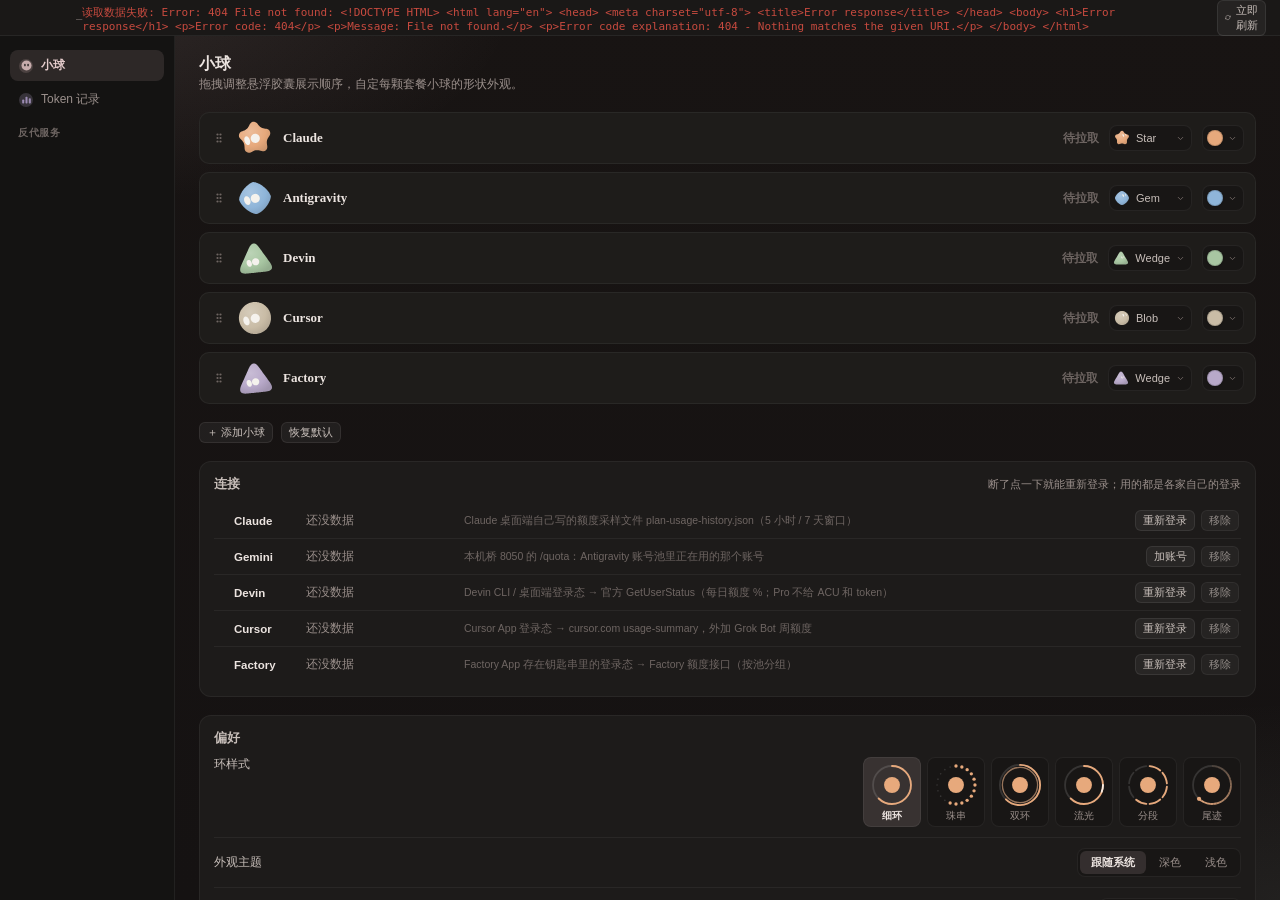
==== ui/settings.html @ ad278591 "Dango: native macOS AI quota widget + unified usage hub Initial public release.  - dango-widget: win" ====
<!DOCTYPE html>
<html lang="zh">
<head>
<meta charset="UTF-8">
<title>Dango 设置</title>
<link rel="stylesheet" href="common.css">
<link rel="stylesheet" href="settings.css">
</head>
<body>
<!-- 顶栏（原生标题栏已有「dango 设置」，这里不再重复印一遍） -->
<div class="titlebar">
  <span id="updateTime" class="update-time">—</span>
  <div class="titlebar-actions">
    <span id="saveStatus" class="save-status"></span>
    <button id="refreshBtn" class="glass-btn btn-xs" title="立即刷新数据">
      <svg width="11" height="11" viewBox="0 0 24 24" fill="none" stroke="currentColor" stroke-width="2.2">
        <path d="M23 4v6h-6"/>
        <path d="M1 20v-6h6"/>
        <path d="M3.51 9a9 9 0 0 1 14.85-3.36L23 10M1 14l4.64 4.36A9 9 0 0 0 20.49 15"/>
      </svg>
      <span>立即刷新</span>
    </button>
  </div>
</div>

<!-- 主体 -->
<div class="settings-main">
  <!-- 侧边栏 -->
  <aside class="sidebar">
    <button class="nav-item active" data-tab="balls">
      <span class="nav-icon icon-balls"><svg viewBox="0 0 14 14" width="13" height="13"><circle cx="7" cy="7" r="5.4" fill="currentColor"/><ellipse cx="5.3" cy="6.5" rx="0.8" ry="1.5" fill="#1c1a19"/><ellipse cx="8.7" cy="6.5" rx="0.8" ry="1.5" fill="#1c1a19"/></svg></span>
      <span>小球</span>
    </button>
    <button class="nav-item" data-tab="tokens">
      <span class="nav-icon icon-tokens"><svg viewBox="0 0 14 14" width="11" height="11" fill="currentColor"><rect x="1.5" y="7" width="2.6" height="5" rx="1"/><rect x="5.7" y="3.5" width="2.6" height="8.5" rx="1"/><rect x="9.9" y="5.5" width="2.6" height="6.5" rx="1"/></svg></span>
      <span>Token 记录</span>
    </button>
    <div class="nav-section-title">反代服务</div>
    <div id="proxyNav"></div>
  </aside>

  <!-- 内容区 -->
  <main class="content-pane" id="mainPane">
    <!-- 动态渲染 -->
  </main>
</div>

<div id="toast" class="toast"></div>

<script src="common.js"></script>
<script src="bridge.js"></script>
<script src="grok-ball.js"></script>
<script src="settings.js"></script>
</body>
</html>
---- ui/common.css ----
:root {
  --rose: #C7ACAC;
  --sage: #A3AFA3;
  --rose-deep: #E4CBCB;
  --sage-deep: #C2CEC2;
  --ink: #ECE4E0;
  --ink-2: #C8BFBA;
  --ink-3: #9A8F8B;
  --ink-4: #6E6562;
  --ok: #4F9D6E;
  --warn: #C0791A;
  --danger: #C74A3F;
  --f-display: "Optima", "Avenir Next", "PingFang SC", serif;
  --f-ui: -apple-system, BlinkMacSystemFont, "SF Pro Display", "SF Pro Text", "Helvetica Neue", "PingFang SC", sans-serif;
  --f-mono: "SF Mono", "Menlo", ui-monospace, monospace;

  /* 主题语义变量 - 现代苹果极简暗色（Flat & Light） */
  --bg-gradient:
    radial-gradient(52% 36% at 8% 0%, rgba(199, 172, 172, 0.13), transparent 62%),
    radial-gradient(44% 38% at 100% 100%, rgba(163, 175, 163, 0.09), transparent 58%),
    linear-gradient(#181413, #151212);
  --titlebar-bg: #1A1817;
  --titlebar-border: rgba(255, 255, 255, 0.06);
  --sidebar-bg: #141312;
  --sidebar-border: rgba(255, 255, 255, 0.06);
  --panel-bg: #1D1B1A;
  --panel-border: rgba(255, 255, 255, 0.05);
  --row-bg: #1E1C1A;
  --row-border: rgba(255, 255, 255, 0.05);
  --row-hover-bg: #262321;
  --btn-bg: rgba(255, 255, 255, 0.05);
  --btn-border: rgba(255, 255, 255, 0.08);
  --btn-hover-bg: rgba(255, 255, 255, 0.09);
  --btn-hover-border: rgba(255, 255, 255, 0.15);
  --control-bg: #181615;
  --control-border: rgba(255, 255, 255, 0.06);
  --card-bg: #181615;
  --card-border: rgba(255, 255, 255, 0.05);
  --code-bg: #121110;
  --code-border: rgba(255, 255, 255, 0.05);
  --input-bg: #161514;
  --input-border: rgba(255, 255, 255, 0.08);
  --popover-bg: #201E1D;
  --popover-border: rgba(255, 255, 255, 0.1);
  --popover-shadow: 0 10px 24px rgba(0, 0, 0, 0.45);
  --scrollbar-thumb: rgba(255, 255, 255, 0.12);
  --scrollbar-thumb-hover: rgba(255, 255, 255, 0.2);
  --nav-hover: rgba(255, 255, 255, 0.04);
  --nav-active: rgba(199, 172, 172, 0.14);
  --nav-active-ink: #E4CBCB;
  --btn-primary-bg: #E4CBCB;
  --btn-primary-ink: #2A2220;
  --btn-primary-hover: #F0DADA;
  --segment-active-bg: rgba(199, 172, 172, 0.16);
  --segment-active-shadow: none;
  /* 环样式的轨道底色（设置页预览 + widget 环共用口径） */
  --ring-track: rgba(255, 255, 255, 0.13);
  --ring-glint: rgba(255, 255, 255, 0.9);
  --toast-bg: #252220;
  --toast-border: rgba(255, 255, 255, 0.12);
}

/* 浅色主题：data-theme="light" 强制，或 data-theme="system" 跟随系统浅色。
   只覆盖语义变量，状态色（--ok/--warn/--danger）保持不变。 */
:root[data-theme="light"] {
  color-scheme: light;
  --rose: #A97F7F;
  --sage: #7C907C;
  --rose-deep: #8F6565;
  --sage-deep: #5E745E;
  --ink: #2A2523;
  --ink-2: #4A423E;
  --ink-3: #6E6460;
  --ink-4: #968C87;
  --bg-gradient:
    radial-gradient(50% 36% at 6% 0%, rgba(215, 188, 188, 0.55), transparent 64%),
    radial-gradient(38% 30% at 96% 0%, rgba(220, 200, 200, 0.35), transparent 58%),
    radial-gradient(42% 38% at 102% 100%, rgba(192, 200, 192, 0.4), transparent 60%),
    linear-gradient(#F3EDE9, #EFE8E4);
  --titlebar-bg: #EDE9E5;
  --titlebar-border: rgba(0, 0, 0, 0.08);
  --sidebar-bg: #E9E5E1;
  --sidebar-border: rgba(0, 0, 0, 0.07);
  --panel-bg: #FFFFFF;
  --panel-border: rgba(0, 0, 0, 0.07);
  --row-bg: #F6F3F0;
  --row-border: rgba(0, 0, 0, 0.06);
  --row-hover-bg: #EDE9E4;
  --btn-bg: rgba(0, 0, 0, 0.04);
  --btn-border: rgba(0, 0, 0, 0.09);
  --btn-hover-bg: rgba(0, 0, 0, 0.07);
  --btn-hover-border: rgba(0, 0, 0, 0.16);
  --control-bg: #F1EEEA;
  --control-border: rgba(0, 0, 0, 0.08);
  --card-bg: #F1EEEA;
  --card-border: rgba(0, 0, 0, 0.06);
  --code-bg: #EDEAE6;
  --code-border: rgba(0, 0, 0, 0.06);
  --input-bg: #FFFFFF;
  --input-border: rgba(0, 0, 0, 0.12);
  --popover-bg: #FFFFFF;
  --popover-border: rgba(0, 0, 0, 0.1);
  --popover-shadow: 0 10px 24px rgba(0, 0, 0, 0.14);
  --scrollbar-thumb: rgba(0, 0, 0, 0.16);
  --scrollbar-thumb-hover: rgba(0, 0, 0, 0.28);
  --nav-hover: rgba(0, 0, 0, 0.04);
  --nav-active: rgba(169, 127, 127, 0.16);
  --nav-active-ink: #8F6565;
  --btn-primary-bg: #8F6565;
  --btn-primary-ink: #FCFAF9;
  --btn-primary-hover: #7C5656;
  --segment-active-bg: rgba(169, 127, 127, 0.18);
  --ring-track: rgba(0, 0, 0, 0.13);
  --ring-glint: rgba(0, 0, 0, 0.38);
  --toast-bg: #FFFFFF;
  --toast-border: rgba(0, 0, 0, 0.12);
}
@media (prefers-color-scheme: light) {
  :root[data-theme="system"] {
    color-scheme: light;
    --rose: #A97F7F;
    --sage: #7C907C;
    --rose-deep: #8F6565;
    --sage-deep: #5E745E;
    --ink: #2A2523;
    --ink-2: #4A423E;
    --ink-3: #6E6460;
    --ink-4: #968C87;
    --bg-gradient:
      radial-gradient(50% 36% at 6% 0%, rgba(215, 188, 188, 0.55), transparent 64%),
      radial-gradient(38% 30% at 96% 0%, rgba(220, 200, 200, 0.35), transparent 58%),
      radial-gradient(42% 38% at 102% 100%, rgba(192, 200, 192, 0.4), transparent 60%),
      linear-gradient(#F3EDE9, #EFE8E4);
    --titlebar-bg: #EDE9E5;
    --titlebar-border: rgba(0, 0, 0, 0.08);
    --sidebar-bg: #E9E5E1;
    --sidebar-border: rgba(0, 0, 0, 0.07);
    --panel-bg: #FFFFFF;
    --panel-border: rgba(0, 0, 0, 0.07);
    --row-bg: #F6F3F0;
    --row-border: rgba(0, 0, 0, 0.06);
    --row-hover-bg: #EDE9E4;
    --btn-bg: rgba(0, 0, 0, 0.04);
    --btn-border: rgba(0, 0, 0, 0.09);
    --btn-hover-bg: rgba(0, 0, 0, 0.07);
    --btn-hover-border: rgba(0, 0, 0, 0.16);
    --control-bg: #F1EEEA;
    --control-border: rgba(0, 0, 0, 0.08);
    --card-bg: #F1EEEA;
    --card-border: rgba(0, 0, 0, 0.06);
    --code-bg: #EDEAE6;
    --code-border: rgba(0, 0, 0, 0.06);
    --input-bg: #FFFFFF;
    --input-border: rgba(0, 0, 0, 0.12);
    --popover-bg: #FFFFFF;
    --popover-border: rgba(0, 0, 0, 0.1);
    --popover-shadow: 0 10px 24px rgba(0, 0, 0, 0.14);
    --scrollbar-thumb: rgba(0, 0, 0, 0.16);
    --scrollbar-thumb-hover: rgba(0, 0, 0, 0.28);
    --nav-hover: rgba(0, 0, 0, 0.04);
    --nav-active: rgba(169, 127, 127, 0.16);
    --nav-active-ink: #8F6565;
    --btn-primary-bg: #8F6565;
    --btn-primary-ink: #FCFAF9;
    --btn-primary-hover: #7C5656;
    --segment-active-bg: rgba(169, 127, 127, 0.18);
    --ring-track: rgba(0, 0, 0, 0.13);
    --ring-glint: rgba(0, 0, 0, 0.38);
    --toast-bg: #FFFFFF;
    --toast-border: rgba(0, 0, 0, 0.12);
  }
}

* {
  margin: 0;
  padding: 0;
  box-sizing: border-box;
  cursor: default;
}
body {
  -webkit-user-select: none;
}
/* Code / URL / config snippets are the only copy targets — they get text-select */
code, pre, .code-block, .config-snippet, .row-err-msg, .url-text {
  -webkit-user-select: text;
}

/* Custom subtle scrollbar */
::-webkit-scrollbar {
  width: 5px;
  height: 5px;
}
::-webkit-scrollbar-track {
  background: transparent;
}
::-webkit-scrollbar-thumb {
  background: var(--scrollbar-thumb);
  border-radius: 999px;
}
::-webkit-scrollbar-thumb:hover {
  background: var(--scrollbar-thumb-hover);
}

.dot {
  width: 6px;
  height: 6px;
  border-radius: 50%;
  flex: none;
  display: inline-block;
}
.dot.ok, .dot.available {
  background: var(--ok);
  box-shadow: 0 0 6px rgba(79, 157, 110, 0.5);
}
.dot.warn, .dot.cooling {
  background: var(--warn);
  box-shadow: 0 0 6px rgba(192, 121, 26, 0.5);
}
.dot.disabled {
  background: var(--ink-4);
  box-shadow: none;
}
.dot.bad, .dot.error {
  background: var(--danger);
  box-shadow: 0 0 6px rgba(199, 74, 63, 0.5);
}

/* 环样式预览（ringPreviewSVG 输出的 SVG 用）：轨道色吃主题变量，流光转圈
   尊重 prefers-reduced-motion。 */
.rp-trk {
  fill: none;
  stroke: var(--ring-track);
}
.rp-trk-fill {
  fill: var(--ring-track);
}
.rp-comet {
  fill: none;
  /* 白光在浅色玻璃上像缺口，浅色下用压深的光（同 widget 原生流光） */
  stroke: var(--ring-glint);
  stroke-linecap: round;
  transform-origin: 29px 29px;
  animation: rp-orbit 3.6s linear infinite;
}
@keyframes rp-orbit {
  from { transform: rotate(-90deg); }
  to { transform: rotate(270deg); }
}
@media (prefers-reduced-motion: reduce) {
  .rp-comet { animation: none; }
}
---- ui/settings.css ----
html,body{background:transparent;overflow:hidden;height:100vh;width:100vw}
body{
  font-family:var(--f-ui);color:var(--ink);
  background:var(--bg-gradient);
  display:flex;flex-direction:column;
}

/* 顶栏：macOS Overlay 样式，左侧留出 72px 避开红绿灯 */
.titlebar{
  height:36px;flex:none;display:flex;align-items:center;justify-content:space-between;
  padding:0 14px 0 76px;
  border-bottom:1px solid var(--titlebar-border);
  background:var(--titlebar-bg);
  backdrop-filter:blur(20px);-webkit-backdrop-filter:blur(20px);
}
.titlebar-title{
  font-family:var(--f-display);font-size:12.5px;font-weight:700;letter-spacing:.02em;
  color:var(--ink-2);
}
.titlebar-actions{
  display:flex;align-items:center;gap:10px;
}
.update-time{
  font-family:var(--f-mono);font-size:10.5px;color:var(--ink-4);
  font-variant-numeric:tabular-nums;
}

/* 按钮基础 */
.glass-btn{
  background:var(--btn-bg);border:1px solid var(--btn-border);
  color:var(--ink-2);border-radius:6px;padding:4px 9px;font-size:11.5px;
  cursor:pointer;display:inline-flex;align-items:center;gap:5px;
  transition:background .14s,border-color .14s,color .14s;
  font-family:var(--f-ui);
}
.glass-btn:hover{
  background:var(--btn-hover-bg);border-color:var(--btn-hover-border);color:var(--ink);
}
.glass-btn.btn-xs{padding:2px 7px;font-size:11px}
.glass-btn.btn-copied{
  background:rgba(79,157,110,.18);border-color:rgba(79,157,110,.4);color:var(--ok);
}

/* 主体：侧边栏 + 内容区 */
.settings-main{
  flex:1;display:flex;overflow:hidden;min-width:0;
}

/* 左侧 Sidebar */
.sidebar{
  width:175px;flex:none;background:var(--sidebar-bg);
  border-right:1px solid var(--sidebar-border);
  padding:14px 10px;display:flex;flex-direction:column;gap:3px;
}
.nav-section-title{
  font-size:10px;color:var(--ink-4);padding:8px 8px 4px;letter-spacing:.05em;
  text-transform:uppercase;font-weight:600;
}
.nav-item{
  display:flex;align-items:center;gap:8px;padding:7px 9px;border-radius:8px;
  border:none;background:transparent;color:var(--ink-3);font-size:12px;
  cursor:pointer;transition:background .12s,color .12s;text-align:left;width:100%;
  font-family:var(--f-ui);
}
.nav-item:hover{background:var(--nav-hover);color:var(--ink)}
.nav-item.active{
  background:var(--nav-active);color:var(--nav-active-ink, var(--ink));font-weight:600;
}
.nav-icon{
  width:14px;height:14px;border-radius:50%;display:flex;align-items:center;justify-content:center;
  flex:none;
}
.nav-icon.icon-balls{background:rgba(199,172,172,.2);color:var(--rose)}
.nav-icon.icon-proxy{background:rgba(163,175,163,.2);color:var(--sage)}

/* 右侧内容区 */
.content-pane{
  flex:1;min-width:0;overflow-y:auto;overflow-x:hidden;padding:18px 24px 24px;display:flex;flex-direction:column;gap:18px;
}
.pane-header{
  display:flex;align-items:flex-start;justify-content:space-between;margin-bottom:2px;
}
.pane-title{
  font-family:var(--f-display);font-size:16px;font-weight:700;color:var(--ink);
  letter-spacing:-.01em;
}
.pane-desc{font-size:11.5px;color:var(--ink-3);margin-top:2px}
.save-status{
  font-family:var(--f-mono);font-size:11px;color:var(--ink-4);padding-top:2px;
  min-height:16px;transition:color .2s;
}
.save-status.ok{color:var(--ok)}
.save-status.err{color:var(--danger)}

/* 模块面板 */
.section-panel{
  background:var(--panel-bg);border:1px solid var(--panel-border);
  border-radius:12px;padding:14px;display:flex;flex-direction:column;gap:10px;
}
.panel-head{
  display:flex;align-items:center;justify-content:space-between;
}
.panel-title{
  font-family:var(--f-display);font-size:12.5px;font-weight:700;color:var(--ink-2);
  letter-spacing:.02em;display:flex;align-items:center;gap:6px;
}

/* 小球列表 */
.plan-list{display:flex;flex-direction:column;gap:8px;position:relative}
.plan-row{
  display:flex;align-items:center;gap:10px;padding:7px 11px;
  background:var(--row-bg);border:1px solid var(--row-border);
  border-radius:10px;transition:transform .16s ease,box-shadow .16s ease,border-color .16s ease,background-color .16s ease;
  user-select:none;
}
.plan-row:hover{background:var(--row-hover-bg)}
.plan-row.is-dragging{
  z-index:99;box-shadow:0 10px 28px rgba(0,0,0,.5);
  border-color:rgba(199,172,172,.35);background:var(--popover-bg);
}
.drag-handle{
  cursor:grab;color:var(--ink-4);padding:4px 2px;display:flex;align-items:center;
  transition:color .12s;flex:none;
}
.drag-handle:hover{color:var(--ink-2)}
.drag-handle:active{cursor:grabbing}
.row-preview{width:36px;height:36px;flex:none;position:relative}
.row-info{flex:1;min-width:0;display:flex;flex-direction:column;gap:1px}
.row-info-line{display:flex;align-items:baseline;gap:8px;min-width:0}
.row-name{
  font-family:var(--f-display);font-size:13px;font-weight:700;color:var(--ink);
  white-space:nowrap;overflow:hidden;text-overflow:ellipsis;
}
.row-pct{
  font-family:var(--f-mono);font-size:11.5px;font-weight:600;font-variant-numeric:tabular-nums;
  flex:none;margin-left:auto;
}

/* 形态选择：行内一个徽章，点开是 popover（7 种形态不再平铺占满一行） */
.shape-picker-wrap{
  position:relative;flex:none;
}
.shape-badge{
  border:1px solid var(--control-border);background:var(--control-bg);
  padding:3px 6px 3px 4px;border-radius:8px;cursor:pointer;
  display:inline-flex;align-items:center;gap:6px;height:26px;
  font-family:var(--f-ui);font-size:11px;color:var(--ink-2);
  transition:background .14s,border-color .14s;
}
.shape-badge:hover{background:var(--btn-hover-bg);border-color:var(--btn-hover-border)}
.shape-badge-label{min-width:34px;text-align:left}
.shape-badge-chevron{
  color:var(--ink-4);display:inline-flex;align-items:center;line-height:0;
  transition:transform .14s ease;
}
.shape-picker-wrap.open .shape-badge-chevron{transform:rotate(180deg)}
.shape-popover{
  position:absolute;top:calc(100% + 6px);right:0;z-index:200;
  width:196px;background:var(--popover-bg);
  border:1px solid var(--popover-border);border-radius:10px;
  box-shadow:var(--popover-shadow);
  backdrop-filter:blur(24px);-webkit-backdrop-filter:blur(24px);
  padding:10px;display:none;flex-direction:column;gap:8px;
  animation:popoverIn .12s cubic-bezier(0,0,.2,1);
}
.shape-popover.open{display:flex}
.shape-popover-title{
  font-size:10px;color:var(--ink-4);font-weight:600;letter-spacing:.04em;text-transform:uppercase;
}
.shape-options{display:flex;flex-direction:column;gap:2px}
.shape-option{
  display:flex;align-items:center;gap:9px;width:100%;
  border:none;background:transparent;border-radius:7px;padding:4px 7px;
  cursor:pointer;color:var(--ink-3);font-family:var(--f-ui);font-size:11.5px;
  text-align:left;transition:background .12s,color .12s;
}
.shape-option:hover{background:var(--btn-hover-bg);color:var(--ink)}
.shape-option.active{background:var(--segment-active-bg);color:var(--ink);font-weight:600}
.mini-ball-box{
  width:16px;height:16px;flex:none;position:relative;pointer-events:none;
}
.row-err-msg{
  font-size:10px;color:var(--danger);
  white-space:nowrap;overflow:hidden;text-overflow:ellipsis;
}

/* 现代化原生色彩控件 (macOS Color Well) */
.color-picker-wrap{
  position:relative;flex:none;
}
.color-trigger{
  border:1px solid var(--control-border);background:var(--control-bg);
  padding:3px 6px 3px 4px;border-radius:8px;cursor:pointer;display:inline-flex;align-items:center;
  gap:5px;transition:all .14s cubic-bezier(0,0,.2,1);height:26px;
}
.color-trigger:hover{
  background:var(--btn-hover-bg);border-color:var(--btn-hover-border);
}
.color-swatch-circle{
  width:16px;height:16px;border-radius:50%;display:block;flex:none;
  box-shadow:inset 0 0 0 1px rgba(0,0,0,.15),0 1px 2px rgba(0,0,0,.18);
  transition:background-color .14s;
}
.color-trigger-chevron{
  color:var(--ink-4);display:inline-flex;align-items:center;line-height:0;
  transition:transform .14s ease;
}
.color-picker-wrap.open .color-trigger-chevron{
  transform:rotate(180deg);
}
.color-popover{
  position:absolute;top:calc(100% + 6px);right:0;z-index:200;
  width:204px;background:var(--popover-bg);
  border:1px solid var(--popover-border);border-radius:10px;
  box-shadow:var(--popover-shadow);
  backdrop-filter:blur(24px);-webkit-backdrop-filter:blur(24px);
  padding:10px;display:none;flex-direction:column;gap:9px;
  animation:popoverIn .12s cubic-bezier(0,0,.2,1);
}
.color-popover.open{
  display:flex;
}
@keyframes popoverIn{
  from{opacity:0;transform:scale(.96) translateY(-4px)}
  to{opacity:1;transform:scale(1) translateY(0)}
}
/* 贴底的 popover 向上开 */
.shape-popover.flip-up,.color-popover.flip-up{
  top:auto;bottom:calc(100% + 6px);
  animation-name:popoverInUp;
}
@keyframes popoverInUp{
  from{opacity:0;transform:scale(.96) translateY(4px)}
  to{opacity:1;transform:scale(1) translateY(0)}
}
.color-popover-title{
  font-size:10px;color:var(--ink-4);font-weight:600;letter-spacing:.04em;text-transform:uppercase;
}
.color-swatches-grid{
  display:grid;grid-template-columns:repeat(6,1fr);gap:6px;
}
.swatch-btn{
  width:24px;height:24px;border-radius:6px;border:none;cursor:pointer;
  box-shadow:inset 0 0 0 1px rgba(0,0,0,.15),0 1px 2px rgba(0,0,0,.15);
  transition:transform .12s,box-shadow .12s;padding:0;position:relative;
}
.swatch-btn:hover{
  transform:scale(1.15);box-shadow:inset 0 0 0 1px rgba(255,255,255,.4),0 3px 8px rgba(0,0,0,.25);
  z-index:2;
}
.swatch-btn.active{
  box-shadow:0 0 0 2px var(--ink),0 2px 6px rgba(0,0,0,.35);transform:scale(1.08);
  z-index:1;
}
.color-popover-actions{
  display:flex;align-items:center;justify-content:space-between;
  border-top:1px solid rgba(255,255,255,.08);padding-top:8px;gap:6px;
}
.custom-color-label{
  position:relative;cursor:pointer;display:inline-flex;align-items:center;gap:4px;
  font-size:11px;color:var(--ink-2);padding:3px 8px;border-radius:6px;
  background:var(--btn-bg);border:1px solid var(--btn-border);
  transition:background .12s,color .12s;
}
.custom-color-label:hover{
  background:var(--btn-hover-bg);color:var(--ink);
}
.custom-color-input{
  position:absolute;top:0;left:0;width:100%;height:100%;opacity:0;cursor:pointer;
}
.reset-color-btn{
  border:none;background:transparent;color:var(--ink-4);font-size:11px;cursor:pointer;
  padding:3px 6px;border-radius:5px;transition:color .12s,background .12s;
}
.reset-color-btn:hover{
  color:var(--ink-2);background:var(--btn-bg);
}

/* 反代页特定样式 */
.config-box{
  background:var(--control-bg);border:1px solid var(--control-border);
  border-radius:8px;padding:10px 12px;display:flex;flex-direction:column;gap:8px;
}
.config-item{display:flex;align-items:center;justify-content:space-between;gap:10px}
.config-label{font-size:11px;color:var(--ink-3);width:96px;flex:none}
.config-val{
  font-family:var(--f-mono);font-size:11.5px;color:var(--ink);
  white-space:nowrap;overflow:hidden;text-overflow:ellipsis;flex:1;
}
.config-snippet-pre{
  font-family:var(--f-mono);font-size:11px;color:var(--ink-2);
  line-height:1.5;margin:0;white-space:pre-wrap;word-break:break-all;
  background:var(--code-bg);padding:8px 10px;border-radius:6px;
  border:1px solid var(--code-border);
}

/* 模型搜索与列表 */
.search-input{
  background:var(--input-bg);border:1px solid var(--input-border);
  border-radius:6px;padding:5px 9px;color:var(--ink);font-size:11.5px;
  font-family:var(--f-ui);outline:none;width:180px;transition:border-color .14s;
}
.search-input:focus{border-color:rgba(199,172,172,.4)}
.search-input::placeholder{color:var(--ink-4)}
.search-input{ -webkit-user-select:text;user-select:text;cursor:text }
.model-list{
  display:flex;flex-direction:column;gap:4px;max-height:160px;overflow-y:auto;
  padding-right:2px;
}
.model-row{
  display:flex;align-items:center;gap:8px;padding:6px 10px;border-radius:6px;
  background:var(--row-bg);border:1px solid var(--row-border);
  cursor:pointer;transition:background .12s,border-color .12s;
}
.model-row:hover{
  background:var(--row-hover-bg);border-color:var(--btn-hover-border);
}
.model-id{font-family:var(--f-mono);font-size:11px;font-weight:600;color:var(--ink);flex:1}
.badge{
  font-size:9.5px;padding:1px 6px;border-radius:4px;letter-spacing:.03em;flex:none;
}
.badge-owned{
  background:rgba(163,175,163,.15);color:var(--sage-deep);
  border:1px solid rgba(163,175,163,.25);
}
.badge-ctx{
  font-family:var(--f-mono);background:rgba(199,172,172,.15);color:var(--rose-deep);
  border:1px solid rgba(199,172,172,.25);
}
.model-copy-hint{font-size:10px;color:var(--ink-4);margin-left:4px}

/* 账号池 */
.accounts-grid{
  display:grid;grid-template-columns:repeat(auto-fill,minmax(210px,1fr));gap:8px;
}
.account-card{
  background:var(--row-bg);border:1px solid var(--row-border);
  border-radius:8px;padding:8px 10px;display:flex;flex-direction:column;gap:4px;
}
.account-card-head{display:flex;align-items:center;justify-content:space-between}
.account-label{font-family:var(--f-mono);font-size:11px;font-weight:600;color:var(--ink-2)}
.account-status-tag{display:flex;align-items:center;gap:5px;font-size:10px;color:var(--ink-3)}
.account-detail{font-size:10px;color:var(--ink-4);line-height:1.3}
.add-account-status{margin-top:8px;font-size:11px;color:var(--ink-3);display:flex;align-items:center;gap:6px;line-height:1.5}

/* 最近请求表格 */
.recent-table-wrap{
  max-height:200px;overflow-y:auto;border-radius:6px;border:1px solid var(--control-border);
}
.recent-table{
  width:100%;border-collapse:collapse;font-size:10.5px;text-align:left;
}
.recent-table th{
  background:var(--control-bg);color:var(--ink-3);padding:6px 8px;font-weight:600;
  position:sticky;top:0;z-index:1;border-bottom:1px solid var(--control-border);
}
.recent-table td{
  padding:5px 8px;border-bottom:1px solid var(--panel-border);color:var(--ink-2);
}
.recent-table tr:hover td{background:var(--row-hover-bg)}
.method-badge{
  font-family:var(--f-mono);font-size:9.5px;padding:1px 4px;border-radius:3px;
  background:var(--btn-bg);border:1px solid var(--btn-border);font-weight:600;
}
.status-code{
  font-family:var(--f-mono);font-weight:600;
}
.status-code.ok{color:var(--ok)}
.status-code.warn{color:var(--warn)}
.status-code.danger{color:var(--danger)}

/* 状态条：反代页顶部的实时计数 chips */
.stats-strip{
  display:flex;flex-wrap:wrap;gap:6px;margin-bottom:14px;
}
.stat-chip{
  font-size:10.5px;line-height:1.5;padding:3px 9px;border-radius:999px;
  background:var(--btn-bg);box-shadow:inset 0 0 0 1px var(--btn-border);
  color:var(--ink-3);font-variant-numeric:tabular-nums;
}
.stat-chip.chip-ok{color:var(--sage-deep);}
.stat-chip.chip-err{color:var(--danger);}
.stat-chip.chip-live{color:var(--sage-deep);font-weight:600;}

/* 凭据区：每套餐一行，粘贴用内联输入框，token 永不回显 */
.cred-row{
  display:flex;align-items:center;gap:10px;padding:8px 10px;border-radius:10px;
}
.cred-row + .cred-row{border-top:1px solid var(--row-border);}
.cred-name{font-size:12px;font-weight:600;min-width:96px;color:var(--ink-2);}
.cred-status{font-size:10.5px;color:var(--ink-4);flex:1;font-variant-numeric:tabular-nums;}
.cred-status.is-manual{color:var(--sage-deep);font-weight:600;}
.cred-form{display:flex;gap:6px;padding:6px 10px 10px;}
.cred-form input{
  flex:1;font-size:11.5px;padding:5px 9px;border-radius:8px;
  border:1px solid var(--input-border);background:var(--input-bg);color:var(--ink);
  font-family:var(--f-mono);
}
.cred-form input:focus{outline:1px solid var(--sage-deep);border-color:transparent;}
.row-guide{
  font-size:10.5px;color:var(--sage-deep);margin-top:3px;
  display:flex;align-items:center;gap:6px;
}
.row-guide a{color:var(--info);cursor:pointer;text-decoration:none;}
.row-guide a:hover{text-decoration:underline;}

/* 偏好：分节小标签 + segmented 控件，不再用整行 radio 堆叠 */
.pref-row{
  display:flex;align-items:center;justify-content:space-between;gap:12px;
}
.pref-row+.pref-row{border-top:1px solid var(--panel-border);padding-top:10px}
.pref-label{font-size:11.5px;font-weight:500;color:var(--ink-2);flex:none}
.seg-control{
  display:flex;gap:2px;padding:2px;flex:none;
  background:var(--control-bg);border:1px solid var(--control-border);border-radius:8px;
}
.seg-btn{
  padding:4px 11px;font-size:11px;border:none;border-radius:6px;cursor:pointer;
  background:transparent;color:var(--ink-3);font-family:var(--f-ui);
  transition:background .14s,color .14s;
}
.seg-btn:hover{color:var(--ink)}
.seg-btn.active{background:var(--segment-active-bg);color:var(--ink);font-weight:600}
.pref-hint{font-size:10.5px;color:var(--ink-4);margin:0}

/* 环样式：6 块平铺的小方格，窄屏从左排到右自动换行 */
.ring-row{align-items:flex-start}
.ring-grid{
  display:flex;flex-wrap:wrap;gap:6px;flex:none;justify-content:flex-end;
}
.ring-tile{
  display:flex;flex-direction:column;align-items:center;gap:3px;
  width:58px;padding:5px 3px 4px;border-radius:8px;cursor:pointer;
  border:1px solid var(--control-border);background:var(--control-bg);
  color:var(--ink-3);font-family:var(--f-ui);
  transition:background .14s,border-color .14s,color .14s;
}
.ring-tile:hover{color:var(--ink)}
.ring-tile.active{
  background:var(--segment-active-bg);color:var(--ink);
}
.ring-tile.active .ring-tile-label{font-weight:600}
.ring-tile-preview{width:44px;height:44px;line-height:0}
.ring-tile-preview svg{width:100%;height:100%;display:block}
.ring-tile-label{font-size:10px;line-height:1.2}
.perf-options{display:flex;flex-direction:column;gap:7px}
.perf-option{
  display:flex;align-items:center;gap:9px;padding:7px 9px;
  border:1px solid var(--control-border);border-radius:8px;
  background:var(--control-bg);cursor:pointer;transition:border-color .14s;
}
.perf-option:hover{border-color:var(--btn-hover-border)}
.perf-option input{accent-color:var(--rose);cursor:pointer}
.perf-option-copy{display:flex;align-items:baseline;gap:9px;min-width:0;flex:1}
.perf-option-copy strong{font-size:11.5px;color:var(--ink-2);font-weight:600;white-space:nowrap;flex:none}
.perf-option-copy small{font-size:10.5px;color:var(--ink-4);white-space:nowrap;overflow:hidden;text-overflow:ellipsis}

/* 空状态与错误状态 */
.empty-box{
  padding:16px;text-align:center;color:var(--ink-4);font-size:11.5px;
  border:1px dashed var(--control-border);border-radius:8px;
}
.error-box{
  padding:10px 12px;background:rgba(199,74,63,.12);border:1px solid rgba(199,74,63,.3);
  color:var(--danger);font-size:11.5px;border-radius:8px;display:flex;align-items:center;gap:6px;
}

/* 底部轻量 Toast */
.toast{
  position:fixed;bottom:16px;left:50%;transform:translateX(-50%) translateY(20px);
  background:var(--toast-bg);border:1px solid var(--toast-border);
  padding:6px 14px;border-radius:999px;font-size:11.5px;color:var(--ink);
  box-shadow:0 8px 20px rgba(0,0,0,.4);pointer-events:none;opacity:0;
  transition:opacity .18s,transform .18s;z-index:9999;
}
.toast.show{
  opacity:1;transform:translateX(-50%) translateY(0);
}

/* 反代页：动态侧栏健康点、连通测试 */
.nav-dot{width:6px;height:6px;border-radius:99px;margin-left:auto;flex:none}
.nav-dot.ok{background:var(--ok)}
.nav-dot.bad{background:var(--danger)}
.nav-empty{font-size:11px;color:var(--ink-4);padding:6px 12px}
.panel-note{font-size:10.5px;color:var(--ink-4)}
.config-val.dim{color:var(--ink-3)}
.config-label .badge{white-space:nowrap}
.test-actions{display:flex;gap:6px;align-items:center}
.test-model{width:170px;padding-right:6px}
/* 芭乐分工：粉 = 人的主操作。填充用压深的 rose-deep，淡色只配描边/底纹。 */
.btn-primary{
  font-weight:600;
  background:var(--btn-primary-bg);border-color:transparent;color:var(--btn-primary-ink);
}
.btn-primary:hover:not(:disabled){
  background:var(--btn-primary-hover);border-color:transparent;color:var(--btn-primary-ink);
}
.btn-primary:disabled{opacity:.55;cursor:default}
.test-hint{font-size:11.5px;color:var(--ink-3);line-height:1.6;display:flex;gap:8px;align-items:center}
.test-summary{display:flex;justify-content:space-between;font-size:12px;font-weight:600;margin-bottom:8px}
.test-summary.ok{color:var(--ok)}
.test-summary.bad{color:var(--danger)}
.test-summary span{font-weight:400;color:var(--ink-4)}
.test-step{display:grid;grid-template-columns:10px 70px 130px 1fr;gap:8px;align-items:baseline;font-size:11.5px;padding:5px 0;border-top:1px solid var(--hair, rgba(128,128,128,.12))}
.test-step-name{color:var(--ink)}
.test-step-meta{font-family:var(--f-mono, ui-monospace, monospace);color:var(--ink-4)}
.test-step-detail{color:var(--ink-2);overflow-wrap:anywhere}
.spinner{width:11px;height:11px;border-radius:99px;border:1.5px solid var(--ink-4);border-top-color:transparent;animation:spin .8s linear infinite;display:inline-block}
@keyframes spin{to{transform:rotate(360deg)}}

/* Token 记录 */
.nav-icon.icon-tokens{background:rgba(184,169,201,.22);color:#9C8BB3}
.token-controls{display:flex;gap:8px;flex-wrap:wrap;justify-content:flex-end}
.token-stats{display:grid;grid-template-columns:repeat(auto-fit,minmax(128px,1fr));gap:10px;margin-bottom:14px}
.token-stat{
  background:var(--panel-bg);border:1px solid var(--panel-border);border-radius:12px;
  padding:12px 14px;display:flex;flex-direction:column;gap:3px;min-width:0;
}
.token-stat-label{font-size:10.5px;color:var(--ink-4);letter-spacing:.04em}
.token-stat-value{
  font-family:var(--f-mono);font-size:22px;font-weight:600;color:var(--ink);
  font-variant-numeric:tabular-nums;letter-spacing:-.01em;
}
.token-stat-sub{font-size:10.5px;color:var(--ink-3);display:flex;flex-wrap:wrap;gap:4px 10px}
.token-src{display:inline-flex;align-items:center;gap:5px;white-space:nowrap}
.token-src i,.token-model i{width:7px;height:7px;border-radius:50%;display:inline-block;flex:none}
.token-legend{font-size:10.5px;color:var(--ink-3);display:flex;gap:10px}
.token-chart{width:100%;height:170px;display:block;overflow:visible}
.token-grid{stroke:var(--row-border);stroke-width:1;vector-effect:non-scaling-stroke}
.token-axis{font-size:9.5px;fill:var(--ink-4);font-family:var(--f-mono)}
.token-bar{transform-box:fill-box;transform-origin:bottom;animation:tokenGrow .5s cubic-bezier(.22,1,.36,1) backwards}
.token-bar:hover{filter:brightness(1.08) saturate(1.1)}
.token-bar-empty{fill:var(--row-border)}
@keyframes tokenGrow{from{transform:scaleY(.001)}to{transform:scaleY(1)}}
@media (prefers-reduced-motion: reduce){.token-bar{animation:none}}
.token-table{display:flex;flex-direction:column;font-size:11.5px}
.token-tr{
  display:grid;grid-template-columns:minmax(0,2.2fr) repeat(auto-fit,minmax(0,1fr));
  grid-auto-flow:column;grid-auto-columns:minmax(0,1fr);align-items:center;gap:8px;padding:6px 4px;
  font-family:var(--f-mono);font-variant-numeric:tabular-nums;color:var(--ink-2);
}
.token-tr > span:not(:first-child){text-align:right}
.token-tr + .token-tr{border-top:1px solid var(--row-border)}
.token-th{font-family:var(--f-ui);font-size:10px;color:var(--ink-4);letter-spacing:.04em}
.token-model{
  position:relative;display:flex;align-items:center;gap:7px;min-width:0;padding-bottom:3px;
  font-family:var(--f-ui);color:var(--ink);white-space:nowrap;overflow:hidden;text-overflow:ellipsis;
}
.token-share{position:absolute;left:14px;bottom:0;height:2px;border-radius:1px;opacity:.55;max-width:calc(100% - 14px)}
.token-total{color:var(--ink);font-weight:600}
.token-sources{display:flex;flex-direction:column;gap:6px;font-size:11px;color:var(--ink-3);padding:0 4px}
.token-source-row{display:flex;align-items:center;gap:8px;flex-wrap:wrap}
.token-source-row b{color:var(--ink-2);font-weight:600}
.token-source-row.dim{color:var(--ink-4);font-size:10.5px;line-height:1.5}
.token-error,.token-error-inline{color:var(--danger)}
.token-empty{font-size:11.5px;color:var(--ink-4);padding:8px 2px}
.token-source-row .nav-dot{margin-left:0}
.token-tr{grid-template-columns:minmax(0,3fr)}

.seg-mini .seg-btn{font-size:10.5px;padding:2px 9px}
.token-legend-wrap{flex-wrap:wrap;gap:4px 12px;padding:0 2px}
.token-routes{display:flex;flex-direction:column;gap:12px}
.token-route{display:flex;flex-direction:column;gap:4px}
.token-route-line{display:flex;align-items:center;gap:7px;font-size:12px;color:var(--ink-2)}
.token-route-line i{width:8px;height:8px;border-radius:50%;flex:none}
.token-route-line b{font-weight:600;color:var(--ink)}
.token-route-total{margin-left:auto;font-family:var(--f-mono);font-weight:600;color:var(--ink);font-variant-numeric:tabular-nums}
.token-route-bar{height:4px;border-radius:2px;background:var(--row-border);overflow:hidden}
.token-route-bar em{display:block;height:100%;border-radius:2px;animation:tokenBarIn .6s cubic-bezier(.22,1,.36,1) backwards;transform-origin:left}
@keyframes tokenBarIn{from{transform:scaleX(.001)}to{transform:scaleX(1)}}
@media (prefers-reduced-motion: reduce){.token-route-bar em{animation:none}}
.token-route-sub{font-size:10.5px;color:var(--ink-3);padding-left:15px;line-height:1.5}
.token-route-sub code{font-family:var(--f-mono);font-size:10px;color:var(--ink-4);margin-left:6px}
.token-tag{font-size:9.5px;padding:0 6px;border-radius:999px;background:var(--btn-bg);box-shadow:inset 0 0 0 1px var(--btn-border);color:var(--warn)}
.token-chips{display:flex;flex-wrap:wrap;gap:5px;padding-left:15px}
.token-chip{font-family:var(--f-mono);font-size:10px;padding:1px 7px;border-radius:999px;background:var(--btn-bg);box-shadow:inset 0 0 0 1px var(--btn-border);color:var(--ink-3)}
.token-model-route{font-family:var(--f-ui);font-size:9.5px;color:var(--ink-4);margin-left:2px}

/* 反代实测：横向卡片 */
.token-proxy-grid{display:grid;grid-template-columns:repeat(auto-fit,minmax(200px,1fr));gap:10px}
.token-proxy-card{
  display:flex;flex-direction:column;gap:5px;padding:10px 12px;border-radius:10px;
  background:var(--row-bg);border:1px solid var(--row-border);
  box-shadow:inset 3px 0 0 var(--c);
}
.token-proxy-card .token-route-sub{padding-left:0}
.token-proxy-card .token-chips{padding-left:0}
.token-route-sub.dim{color:var(--ink-4)}
.token-rate{color:var(--ink-3)}

/* 添加小球 */
.balls-actions{display:flex;gap:8px}
.add-ball.is-hidden{display:none}
.tpl-grid{display:grid;grid-template-columns:repeat(auto-fit,minmax(96px,1fr));gap:8px}
.tpl-card{
  display:flex;flex-direction:column;align-items:flex-start;gap:2px;padding:9px 11px;border-radius:10px;
  background:var(--row-bg);border:1px solid var(--row-border);color:var(--ink-2);cursor:pointer;
  font-family:var(--f-ui);text-align:left;transition:background .15s,border-color .15s,transform .15s;
}
.tpl-card:hover{background:var(--row-hover-bg);transform:translateY(-1px)}
.tpl-card.active{background:var(--segment-active-bg);border-color:var(--btn-border)}
.tpl-card b{font-size:12.5px;color:var(--ink)}
.tpl-card span{font-size:10.5px;color:var(--ink-3)}
.tpl-how code{font-family:var(--f-mono);font-size:10.5px;color:var(--ink-3)}
.add-ball-form{display:grid;grid-template-columns:1fr 1fr;gap:8px 12px}
.add-ball-form label{display:flex;flex-direction:column;gap:4px;font-size:10.5px;color:var(--ink-3)}
.add-ball-form label:nth-child(2){grid-column:span 2}
.add-ball-form input{
  font:12px var(--f-ui);color:var(--ink);background:var(--row-bg);border:1px solid var(--row-border);
  border-radius:8px;padding:6px 9px;outline:none;
}
.add-ball-form input:focus{border-color:var(--btn-border)}
.add-ball-submit{display:flex;align-items:flex-end;justify-content:flex-end}
.custom-list{display:flex;flex-direction:column;gap:6px;border-top:1px solid var(--row-border);padding-top:10px}
.custom-row{display:flex;align-items:center;gap:8px;font-size:12px;color:var(--ink-3)}
.custom-row i{width:9px;height:9px;border-radius:50%}
.custom-row b{color:var(--ink);font-weight:600}
.custom-row .custom-del{margin-left:auto}
.builtin-sources{font-size:11px;color:var(--ink-3);border-top:1px solid var(--row-border);padding-top:8px}
.builtin-sources summary{cursor:pointer;color:var(--ink-2);font-size:11.5px}
.builtin-sources div{display:flex;gap:10px;padding:4px 0 0 2px;line-height:1.5}
.builtin-sources b{flex:none;width:52px;color:var(--ink-2);font-weight:600}

.devin-days{display:flex;align-items:flex-end;gap:3px;height:36px}
.devin-day{flex:1;display:flex;align-items:flex-end;height:100%}
.devin-day em{display:block;width:100%;border-radius:2px 2px 1px 1px;background:var(--c)}

/* 连接 */
.connect-list{display:flex;flex-direction:column}
.connect-row{display:grid;grid-template-columns:10px 64px 150px minmax(0,1fr) auto;align-items:center;gap:8px;padding:7px 2px;font-size:11.5px}
.connect-row + .connect-row{border-top:1px solid var(--row-border)}
.connect-row .nav-dot{margin-left:0}
.connect-row b{color:var(--ink);font-weight:600}
.connect-state{color:var(--ink-3);white-space:nowrap;overflow:hidden;text-overflow:ellipsis}
.connect-state.ok{color:var(--sage-deep)}
.connect-state.bad{color:var(--danger)}
.connect-how{color:var(--ink-4);font-size:10.5px;overflow:hidden;text-overflow:ellipsis;white-space:nowrap}
.row-guide .connect-btn{margin-right:6px}

.add-sub{font-size:10.5px;color:var(--ink-4);letter-spacing:.02em}
.tpl-card.is-added{cursor:default;opacity:.55;transform:none}
.tpl-card.is-added span{color:var(--sage-deep)}
.connect-actions{display:flex;gap:6px}
.connect-remove{opacity:.7}
.connect-remove:hover{opacity:1}
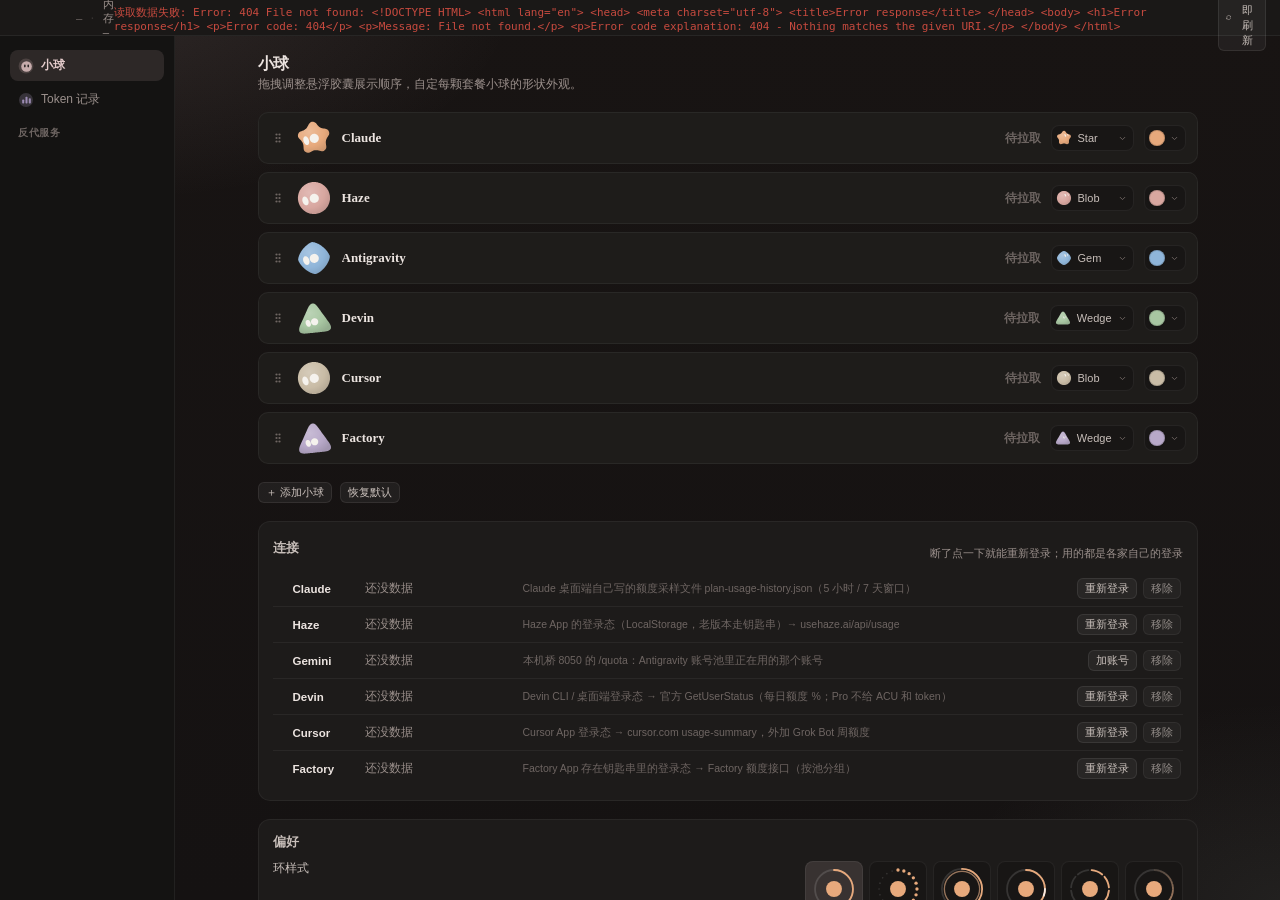
==== commit bf8e3736: "Downloadable Dango.app, Haze quota, Dock icon that opens settings, bilingual README - scripts/bundle" ====
--- a/ui/settings.html
+++ b/ui/settings.html
@@ -9,7 +9,11 @@
 <body>
 <!-- 顶栏（原生标题栏已有「dango 设置」，这里不再重复印一遍） -->
 <div class="titlebar">
-  <span id="updateTime" class="update-time">—</span>
+  <div class="titlebar-meta">
+    <span id="updateTime" class="update-time">—</span>
+    <span class="titlebar-sep">·</span>
+    <span id="appMemory" class="app-memory" title="Dango 真实物理内存占用 (phys_footprint)">内存 —</span>
+  </div>
   <div class="titlebar-actions">
     <span id="saveStatus" class="save-status"></span>
     <button id="refreshBtn" class="glass-btn btn-xs" title="立即刷新数据">
@@ -27,11 +31,11 @@
 <div class="settings-main">
   <!-- 侧边栏 -->
   <aside class="sidebar">
-    <button class="nav-item active" data-tab="balls">
+    <button class="nav-item active" data-tab="balls" title="小球">
       <span class="nav-icon icon-balls"><svg viewBox="0 0 14 14" width="13" height="13"><circle cx="7" cy="7" r="5.4" fill="currentColor"/><ellipse cx="5.3" cy="6.5" rx="0.8" ry="1.5" fill="#1c1a19"/><ellipse cx="8.7" cy="6.5" rx="0.8" ry="1.5" fill="#1c1a19"/></svg></span>
       <span>小球</span>
     </button>
-    <button class="nav-item" data-tab="tokens">
+    <button class="nav-item" data-tab="tokens" title="Token 记录">
       <span class="nav-icon icon-tokens"><svg viewBox="0 0 14 14" width="11" height="11" fill="currentColor"><rect x="1.5" y="7" width="2.6" height="5" rx="1"/><rect x="5.7" y="3.5" width="2.6" height="8.5" rx="1"/><rect x="9.9" y="5.5" width="2.6" height="6.5" rx="1"/></svg></span>
       <span>Token 记录</span>
     </button>
--- a/ui/settings.css
+++ b/ui/settings.css
@@ -20,9 +20,20 @@
 .titlebar-actions{
   display:flex;align-items:center;gap:10px;
 }
-.update-time{
+.titlebar-meta{
+  display:flex;align-items:center;gap:7px;
   font-family:var(--f-mono);font-size:10.5px;color:var(--ink-4);
   font-variant-numeric:tabular-nums;
+}
+.titlebar-sep{opacity:.35}
+.update-time{
+  color:var(--ink-4);
+}
+.app-memory{
+  color:var(--ink-3);letter-spacing:.01em;transition:color .15s;
+}
+.app-memory:hover{
+  color:var(--ink);
 }
 
 /* 按钮基础 */
@@ -30,16 +41,22 @@
   background:var(--btn-bg);border:1px solid var(--btn-border);
   color:var(--ink-2);border-radius:6px;padding:4px 9px;font-size:11.5px;
   cursor:pointer;display:inline-flex;align-items:center;gap:5px;
-  transition:background .14s,border-color .14s,color .14s;
+  transition:background .14s,border-color .14s,color .14s,transform .12s cubic-bezier(.2,.8,.2,1),box-shadow .14s;
   font-family:var(--f-ui);
 }
 .glass-btn:hover{
   background:var(--btn-hover-bg);border-color:var(--btn-hover-border);color:var(--ink);
 }
+.glass-btn:active:not(:disabled){transform:scale(.96)}
 .glass-btn.btn-xs{padding:2px 7px;font-size:11px}
 .glass-btn.btn-copied{
   background:rgba(79,157,110,.18);border-color:rgba(79,157,110,.4);color:var(--ok);
 }
+
+/* 顶部刷新按钮旋转微动效 */
+#refreshBtn svg{transition:transform .5s cubic-bezier(.4,0,.2,1)}
+#refreshBtn.refreshing svg{animation:spinOnce .6s cubic-bezier(.4,0,.2,1)}
+@keyframes spinOnce{from{transform:rotate(0deg)}to{transform:rotate(360deg)}}
 
 /* 主体：侧边栏 + 内容区 */
 .settings-main{
@@ -59,24 +76,40 @@
 .nav-item{
   display:flex;align-items:center;gap:8px;padding:7px 9px;border-radius:8px;
   border:none;background:transparent;color:var(--ink-3);font-size:12px;
-  cursor:pointer;transition:background .12s,color .12s;text-align:left;width:100%;
-  font-family:var(--f-ui);
-}
-.nav-item:hover{background:var(--nav-hover);color:var(--ink)}
+  cursor:pointer;text-align:left;width:100%;font-family:var(--f-ui);
+  transition:background .16s cubic-bezier(.2,.8,.2,1),color .16s cubic-bezier(.2,.8,.2,1),transform .15s cubic-bezier(.2,.8,.2,1);
+}
+.nav-item:hover{background:var(--nav-hover);color:var(--ink);transform:translateX(2px)}
+.nav-item:active{transform:scale(.97) translateX(1px)}
 .nav-item.active{
   background:var(--nav-active);color:var(--nav-active-ink, var(--ink));font-weight:600;
+  transform:none;
 }
 .nav-icon{
   width:14px;height:14px;border-radius:50%;display:flex;align-items:center;justify-content:center;
-  flex:none;
-}
+  flex:none;transition:transform .18s cubic-bezier(.34,1.56,.64,1);
+}
+.nav-item:hover .nav-icon{transform:scale(1.12)}
+.nav-item.active .nav-icon{transform:scale(1.06)}
 .nav-icon.icon-balls{background:rgba(199,172,172,.2);color:var(--rose)}
 .nav-icon.icon-proxy{background:rgba(163,175,163,.2);color:var(--sage)}
 
-/* 右侧内容区 */
+/* 右侧内容区与平滑切页动效 */
 .content-pane{
   flex:1;min-width:0;overflow-y:auto;overflow-x:hidden;padding:18px 24px 24px;display:flex;flex-direction:column;gap:18px;
 }
+.pane-transition{
+  animation:paneSlideIn .22s cubic-bezier(.16,1,.3,1) both;
+}
+@keyframes paneSlideIn{
+  from{opacity:0;transform:translateY(6px)}
+  to{opacity:1;transform:translateY(0)}
+}
+@media (prefers-reduced-motion: reduce){
+  .pane-transition{animation:none}
+}
+/* 宽窗不无限拉伸：每块内容封顶居中，空白留在两侧 */
+.content-pane > *{width:100%;max-width:940px;margin-inline:auto}
 .pane-header{
   display:flex;align-items:flex-start;justify-content:space-between;margin-bottom:2px;
 }
@@ -98,11 +131,11 @@
   border-radius:12px;padding:14px;display:flex;flex-direction:column;gap:10px;
 }
 .panel-head{
-  display:flex;align-items:center;justify-content:space-between;
+  display:flex;align-items:center;justify-content:space-between;flex-wrap:wrap;gap:4px 10px;
 }
 .panel-title{
   font-family:var(--f-display);font-size:12.5px;font-weight:700;color:var(--ink-2);
-  letter-spacing:.02em;display:flex;align-items:center;gap:6px;
+  letter-spacing:.02em;display:flex;align-items:center;gap:6px;flex:none;
 }
 
 /* 小球列表 */
@@ -417,9 +450,10 @@
 .seg-btn{
   padding:4px 11px;font-size:11px;border:none;border-radius:6px;cursor:pointer;
   background:transparent;color:var(--ink-3);font-family:var(--f-ui);
-  transition:background .14s,color .14s;
+  transition:background .16s cubic-bezier(.2,.8,.2,1),color .16s,transform .12s cubic-bezier(.2,.8,.2,1);
 }
 .seg-btn:hover{color:var(--ink)}
+.seg-btn:active{transform:scale(.96)}
 .seg-btn.active{background:var(--segment-active-bg);color:var(--ink);font-weight:600}
 .pref-hint{font-size:10.5px;color:var(--ink-4);margin:0}
 
@@ -491,10 +525,12 @@
 .btn-primary{
   font-weight:600;
   background:var(--btn-primary-bg);border-color:transparent;color:var(--btn-primary-ink);
+  transition:background .14s,border-color .14s,color .14s,transform .12s cubic-bezier(.2,.8,.2,1);
 }
 .btn-primary:hover:not(:disabled){
   background:var(--btn-primary-hover);border-color:transparent;color:var(--btn-primary-ink);
 }
+.btn-primary:active:not(:disabled){transform:scale(.96)}
 .btn-primary:disabled{opacity:.55;cursor:default}
 .test-hint{font-size:11.5px;color:var(--ink-3);line-height:1.6;display:flex;gap:8px;align-items:center}
 .test-summary{display:flex;justify-content:space-between;font-size:12px;font-weight:600;margin-bottom:8px}
@@ -511,83 +547,86 @@
 /* Token 记录 */
 .nav-icon.icon-tokens{background:rgba(184,169,201,.22);color:#9C8BB3}
 .token-controls{display:flex;gap:8px;flex-wrap:wrap;justify-content:flex-end}
-.token-stats{display:grid;grid-template-columns:repeat(auto-fit,minmax(128px,1fr));gap:10px;margin-bottom:14px}
-.token-stat{
-  background:var(--panel-bg);border:1px solid var(--panel-border);border-radius:12px;
-  padding:12px 14px;display:flex;flex-direction:column;gap:3px;min-width:0;
-}
-.token-stat-label{font-size:10.5px;color:var(--ink-4);letter-spacing:.04em}
-.token-stat-value{
-  font-family:var(--f-mono);font-size:22px;font-weight:600;color:var(--ink);
-  font-variant-numeric:tabular-nums;letter-spacing:-.01em;
-}
-.token-stat-sub{font-size:10.5px;color:var(--ink-3);display:flex;flex-wrap:wrap;gap:4px 10px}
+#tokenBody{display:flex;flex-direction:column;gap:18px}
 .token-src{display:inline-flex;align-items:center;gap:5px;white-space:nowrap}
 .token-src i,.token-model i{width:7px;height:7px;border-radius:50%;display:inline-block;flex:none}
-.token-legend{font-size:10.5px;color:var(--ink-3);display:flex;gap:10px}
-.token-chart{width:100%;height:170px;display:block;overflow:visible}
+
+/* 总数：一个大数 + 一行小字，不套卡片 */
+.token-hero{display:flex;align-items:baseline;justify-content:space-between;flex-wrap:wrap;gap:6px 16px;padding:2px 4px 0}
+.token-hero-main{display:flex;align-items:baseline;gap:8px}
+.token-hero-num{
+  font-family:var(--f-mono);font-size:30px;font-weight:700;color:var(--ink);
+  letter-spacing:-.03em;line-height:1;font-variant-numeric:tabular-nums;
+}
+.token-hero-unit{font-size:11.5px;color:var(--ink-4)}
+.token-hero-stats{display:flex;gap:14px;flex-wrap:wrap;font-size:11px;color:var(--ink-4)}
+.token-hero-stats b{font-family:var(--f-mono);font-weight:600;color:var(--ink-2);font-variant-numeric:tabular-nums}
+.token-dot{width:7px;height:7px;border-radius:50%;display:inline-block;flex:none}
+
+/* 每天：堆叠柱 */
+.chart-container{position:relative;width:100%}
+.token-chart{width:100%;height:auto;display:block;overflow:visible}
 .token-grid{stroke:var(--row-border);stroke-width:1;vector-effect:non-scaling-stroke}
 .token-axis{font-size:9.5px;fill:var(--ink-4);font-family:var(--f-mono)}
-.token-bar{transform-box:fill-box;transform-origin:bottom;animation:tokenGrow .5s cubic-bezier(.22,1,.36,1) backwards}
-.token-bar:hover{filter:brightness(1.08) saturate(1.1)}
+.token-bar-group{cursor:default}
+.token-bar{
+  transform-box:fill-box;transform-origin:bottom;
+  animation:tokenGrow .38s cubic-bezier(.22,1,.36,1) backwards;transition:opacity .15s;
+}
+.token-chart:hover .token-bar-group:not(:hover) .token-bar{opacity:.4}
 .token-bar-empty{fill:var(--row-border)}
 @keyframes tokenGrow{from{transform:scaleY(.001)}to{transform:scaleY(1)}}
 @media (prefers-reduced-motion: reduce){.token-bar{animation:none}}
-.token-table{display:flex;flex-direction:column;font-size:11.5px}
-.token-tr{
-  display:grid;grid-template-columns:minmax(0,2.2fr) repeat(auto-fit,minmax(0,1fr));
-  grid-auto-flow:column;grid-auto-columns:minmax(0,1fr);align-items:center;gap:8px;padding:6px 4px;
-  font-family:var(--f-mono);font-variant-numeric:tabular-nums;color:var(--ink-2);
-}
-.token-tr > span:not(:first-child){text-align:right}
-.token-tr + .token-tr{border-top:1px solid var(--row-border)}
-.token-th{font-family:var(--f-ui);font-size:10px;color:var(--ink-4);letter-spacing:.04em}
-.token-model{
-  position:relative;display:flex;align-items:center;gap:7px;min-width:0;padding-bottom:3px;
-  font-family:var(--f-ui);color:var(--ink);white-space:nowrap;overflow:hidden;text-overflow:ellipsis;
-}
-.token-share{position:absolute;left:14px;bottom:0;height:2px;border-radius:1px;opacity:.55;max-width:calc(100% - 14px)}
-.token-total{color:var(--ink);font-weight:600}
-.token-sources{display:flex;flex-direction:column;gap:6px;font-size:11px;color:var(--ink-3);padding:0 4px}
-.token-source-row{display:flex;align-items:center;gap:8px;flex-wrap:wrap}
+
+.chart-tooltip{
+  position:absolute;z-index:100;pointer-events:none;
+  background:var(--popover-bg);border:1px solid var(--popover-border);
+  box-shadow:var(--popover-shadow);border-radius:8px;
+  padding:7px 10px;font-size:11px;color:var(--ink);
+  backdrop-filter:blur(20px);-webkit-backdrop-filter:blur(20px);
+  white-space:nowrap;display:flex;flex-direction:column;gap:3px;
+  transform:translate(-50%,-100%);margin-top:-10px;
+  opacity:0;transition:opacity .14s;
+}
+.chart-tooltip-date{font-size:10.5px;color:var(--ink-4);font-family:var(--f-mono)}
+.chart-tooltip-total{font-family:var(--f-mono);font-size:11.5px;font-weight:700;color:var(--ink)}
+.chart-tooltip-line{display:flex;align-items:center;gap:6px;font-size:10.5px;color:var(--ink-3)}
+.chart-tooltip-line .token-dot{width:6px;height:6px}
+.chart-tooltip-line b{font-family:var(--f-mono);font-weight:600;color:var(--ink-2);margin-left:auto;padding-left:10px}
+
+.token-legend{display:flex;flex-wrap:wrap;gap:6px 16px;margin-top:10px;font-size:11px;color:var(--ink-3)}
+.token-legend-item{display:inline-flex;align-items:center;gap:6px}
+.token-legend-item b{font-family:var(--f-mono);font-weight:600;color:var(--ink-2)}
+.token-legend-item em{font-style:normal;font-family:var(--f-mono);font-size:10px;color:var(--ink-4)}
+
+/* 按模型：干净细条（点 名字 套餐 … 命中率 合计，下面一根细线） */
+.model-ranks{display:flex;flex-direction:column}
+.model-rank{
+  display:grid;grid-template-columns:7px minmax(0,1fr) auto 44px 64px;
+  align-items:center;column-gap:8px;row-gap:5px;padding:8px 2px;font-size:11.5px;
+}
+.model-rank + .model-rank{border-top:1px solid var(--row-border)}
+.model-rank-name{color:var(--ink);font-weight:600;white-space:nowrap;overflow:hidden;text-overflow:ellipsis}
+.model-rank-plan{font-size:10.5px;color:var(--ink-4);white-space:nowrap;max-width:160px;overflow:hidden;text-overflow:ellipsis}
+.model-rank-hit,.model-rank-total{font-family:var(--f-mono);text-align:right;font-variant-numeric:tabular-nums}
+.model-rank-hit{font-size:10.5px;color:var(--ink-4)}
+.model-rank-total{font-weight:600;color:var(--ink)}
+.model-rank-track{grid-column:2 / -1;height:2px;border-radius:1px;background:var(--row-border);overflow:hidden}
+.model-rank-track i{
+  display:block;height:100%;border-radius:1px;opacity:.8;transform-origin:left;
+  animation:tokenBarIn .5s cubic-bezier(.22,1,.36,1) backwards;
+}
+@keyframes tokenBarIn{from{transform:scaleX(.001)}to{transform:scaleX(1)}}
+@media (prefers-reduced-motion: reduce){.model-rank-track i{animation:none}}
+@media (max-width:620px){.model-rank-plan{display:none}.model-rank{grid-template-columns:7px minmax(0,1fr) 40px 58px}}
+
+.token-sources{display:flex;flex-direction:column;gap:5px;font-size:10.5px;color:var(--ink-3);padding:0 2px}
+.token-source-row{display:flex;align-items:center;gap:6px;flex-wrap:wrap}
 .token-source-row b{color:var(--ink-2);font-weight:600}
-.token-source-row.dim{color:var(--ink-4);font-size:10.5px;line-height:1.5}
+.token-source-row.dim{color:var(--ink-4);font-size:10px;line-height:1.5}
 .token-error,.token-error-inline{color:var(--danger)}
 .token-empty{font-size:11.5px;color:var(--ink-4);padding:8px 2px}
 .token-source-row .nav-dot{margin-left:0}
-.token-tr{grid-template-columns:minmax(0,3fr)}
-
-.seg-mini .seg-btn{font-size:10.5px;padding:2px 9px}
-.token-legend-wrap{flex-wrap:wrap;gap:4px 12px;padding:0 2px}
-.token-routes{display:flex;flex-direction:column;gap:12px}
-.token-route{display:flex;flex-direction:column;gap:4px}
-.token-route-line{display:flex;align-items:center;gap:7px;font-size:12px;color:var(--ink-2)}
-.token-route-line i{width:8px;height:8px;border-radius:50%;flex:none}
-.token-route-line b{font-weight:600;color:var(--ink)}
-.token-route-total{margin-left:auto;font-family:var(--f-mono);font-weight:600;color:var(--ink);font-variant-numeric:tabular-nums}
-.token-route-bar{height:4px;border-radius:2px;background:var(--row-border);overflow:hidden}
-.token-route-bar em{display:block;height:100%;border-radius:2px;animation:tokenBarIn .6s cubic-bezier(.22,1,.36,1) backwards;transform-origin:left}
-@keyframes tokenBarIn{from{transform:scaleX(.001)}to{transform:scaleX(1)}}
-@media (prefers-reduced-motion: reduce){.token-route-bar em{animation:none}}
-.token-route-sub{font-size:10.5px;color:var(--ink-3);padding-left:15px;line-height:1.5}
-.token-route-sub code{font-family:var(--f-mono);font-size:10px;color:var(--ink-4);margin-left:6px}
-.token-tag{font-size:9.5px;padding:0 6px;border-radius:999px;background:var(--btn-bg);box-shadow:inset 0 0 0 1px var(--btn-border);color:var(--warn)}
-.token-chips{display:flex;flex-wrap:wrap;gap:5px;padding-left:15px}
-.token-chip{font-family:var(--f-mono);font-size:10px;padding:1px 7px;border-radius:999px;background:var(--btn-bg);box-shadow:inset 0 0 0 1px var(--btn-border);color:var(--ink-3)}
-.token-model-route{font-family:var(--f-ui);font-size:9.5px;color:var(--ink-4);margin-left:2px}
-
-/* 反代实测：横向卡片 */
-.token-proxy-grid{display:grid;grid-template-columns:repeat(auto-fit,minmax(200px,1fr));gap:10px}
-.token-proxy-card{
-  display:flex;flex-direction:column;gap:5px;padding:10px 12px;border-radius:10px;
-  background:var(--row-bg);border:1px solid var(--row-border);
-  box-shadow:inset 3px 0 0 var(--c);
-}
-.token-proxy-card .token-route-sub{padding-left:0}
-.token-proxy-card .token-chips{padding-left:0}
-.token-route-sub.dim{color:var(--ink-4)}
-.token-rate{color:var(--ink-3)}
-
 /* 添加小球 */
 .balls-actions{display:flex;gap:8px}
 .add-ball.is-hidden{display:none}
@@ -621,10 +660,6 @@
 .builtin-sources div{display:flex;gap:10px;padding:4px 0 0 2px;line-height:1.5}
 .builtin-sources b{flex:none;width:52px;color:var(--ink-2);font-weight:600}
 
-.devin-days{display:flex;align-items:flex-end;gap:3px;height:36px}
-.devin-day{flex:1;display:flex;align-items:flex-end;height:100%}
-.devin-day em{display:block;width:100%;border-radius:2px 2px 1px 1px;background:var(--c)}
-
 /* 连接 */
 .connect-list{display:flex;flex-direction:column}
 .connect-row{display:grid;grid-template-columns:10px 64px 150px minmax(0,1fr) auto;align-items:center;gap:8px;padding:7px 2px;font-size:11.5px}
@@ -643,3 +678,31 @@
 .connect-actions{display:flex;gap:6px}
 .connect-remove{opacity:.7}
 .connect-remove:hover{opacity:1}
+
+/* ===== 响应式：窗口收窄时分级收缩 ===== */
+/* ~720px 以下：内容收紧，行内次要信息让位 */
+@media (max-width: 760px){
+  .content-pane{padding:14px 14px 20px;gap:14px}
+  .pane-header{flex-wrap:wrap;gap:8px}
+  /* 球行：形态徽章收成图标，给名称和百分比腾位 */
+  .shape-badge-label{display:none}
+  /* 连接行：隐藏说明列，状态列收窄 */
+  .connect-row{grid-template-columns:10px 64px minmax(0,1fr) auto}
+  .connect-row .connect-how{display:none}
+  /* 表单从双列收为单列 */
+  .add-ball-form{grid-template-columns:1fr}
+  .add-ball-form label:nth-child(2){grid-column:auto}
+  /* Token 页面响应式 */
+  .token-hero-pills{grid-template-columns:1fr;gap:8px}
+}
+/* ~620px 以下：侧栏收成图标栏，文字全藏，主区让位 */
+@media (max-width: 620px){
+  .sidebar{width:52px;padding:12px 5px;gap:2px}
+  .nav-section-title{display:none}
+  .nav-item{justify-content:center;padding:8px 6px;gap:0}
+  .nav-item > span:not(.nav-icon){display:none}
+  .nav-icon{width:16px;height:16px}
+}
+@media (max-width: 480px){
+  .token-hero-main{flex-wrap:wrap}
+}
